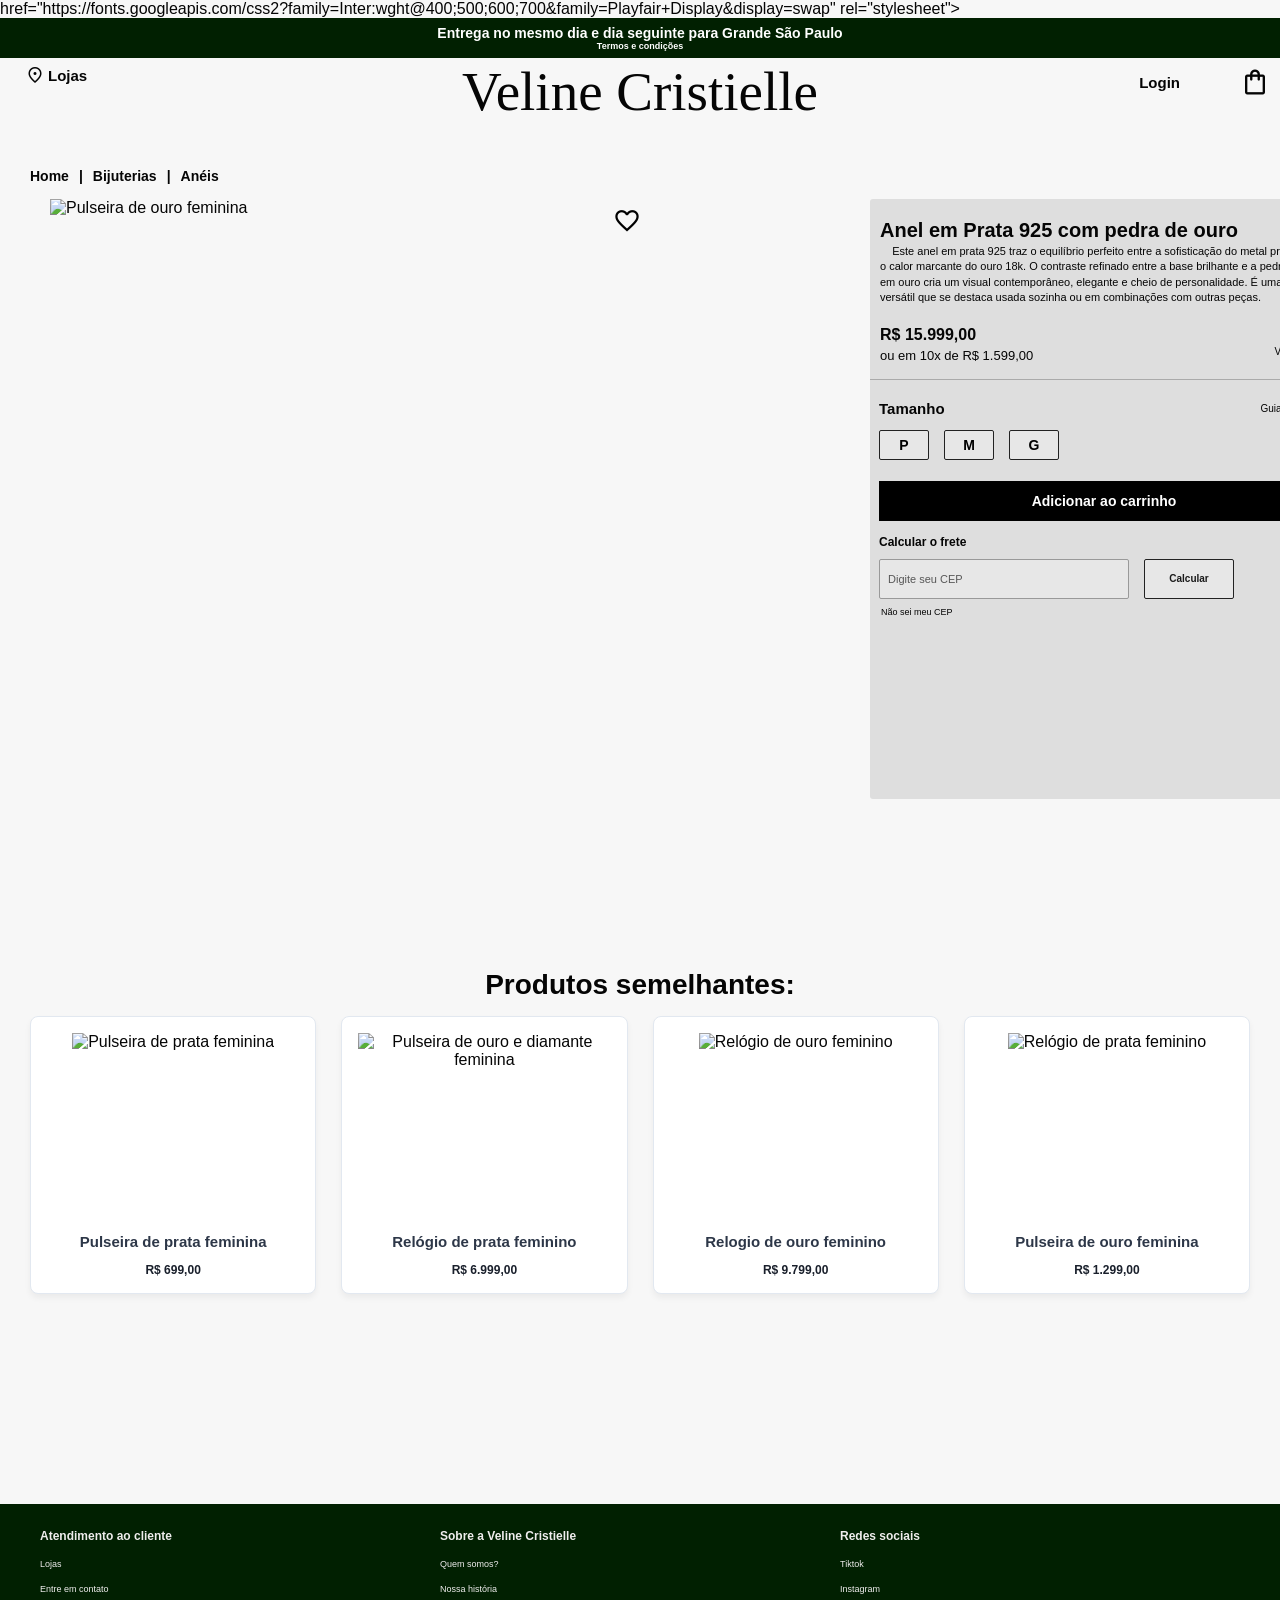
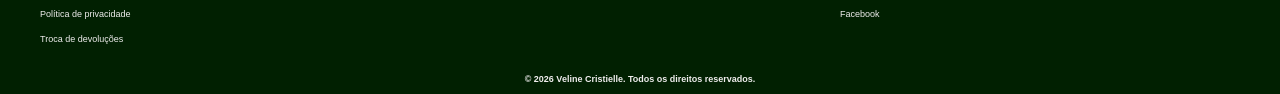
==== anel.html @ eabf36a1 "Update anel.html" ====
<!DOCTYPE html>
<html lang="pt-br">

<head>
    <meta charset="UTF-8">
    <meta name="viewport" content="width=device-width, initial-scale=1.0">
    <title>Veline Cristielle</title>
    <link rel="preconnect" href="https://fonts.googleapis.com">
    <link rel="preconnect" href="https://fonts.gstatic.com" crossorigin>
    <link rel="icon" href="imagem/Logo.png" type="image/x-icon">
        href="https://fonts.googleapis.com/css2?family=Inter:wght@400;500;600;700&family=Playfair+Display&display=swap"
        rel="stylesheet">
    <link rel="stylesheet"
        href="https://fonts.googleapis.com/css2?family=Material+Symbols+Outlined:opsz,wght,FILL,GRAD@20..48,100..700,0..1,-50..200">
    <link rel="stylesheet" href="anel.css">
</head>

<body>

    <div class="aviso">
        <p>Entrega no mesmo dia e dia seguinte para Grande São Paulo</p>
        <p class="termos">Termos e condições</p>
    </div>

    <header>
        <div class="topo">
            <a href="https://maps.app.goo.gl/ygCSJ8SbrZ6HnTbb7" class="lojas">
                <span class="material-symbols-outlined">location_on</span>
                Lojas
            </a>

            <h1><a href="index.html">Veline Cristielle</a></h1>

            <div class="usuario">
                <a href="login.html" class="login">Login</a>
                <a href="bolsa.html" class="sacola">
                    <span class="material-symbols-outlined">shopping_bag</span>
                </a>
            </div>
        </div>
    </header>

    <main>

        <nav class="caminho">
            <a href="index.html">Home</a>
            <span>|</span>
            <a href="#">Bijuterias</a>
            <span>|</span>
            <a href="#">Anéis</a>
        </nav>

        <section class="produto">

            <div class="miniaturas">
                <button class="miniatura ativa">
                    <img src="imagem/aneldeouro1.webp" alt="Anel de prata com pedra de ouro">
                </button>
                <button class="miniatura">
                    <img src="imagem/aneldeouro2.webp" alt="Anel de prata">
                </button>
                <button class="miniatura">
                    <img src="imagem/aneldeouro3.png" alt="Detalhe da pedra de ouro">
                </button>
            </div>

            <div class="imagem-produto">
                <button class="favorito">
                    <span class="material-symbols-outlined">favorite</span>
                </button>
                <img src="imagem/aneldeouro1.webp" alt="Pulseira de ouro feminina">
            </div>

            <div class="informacoes">
                <div class="descricao">
                    <h2>Anel em Prata 925 com pedra de ouro</h2>
                    <p> &nbsp;&nbsp;&nbsp; Este anel em prata 925 traz o equilíbrio perfeito entre a sofisticação do metal prateado e o calor marcante do ouro 18k. O contraste refinado entre a base brilhante e a pedra/detalhe em ouro cria um visual contemporâneo, elegante e cheio de personalidade. É uma joia versátil que se destaca usada sozinha ou em combinações com outras peças.</p>
                </div>

                <div class="preco">
                    <strong>R$ 15.999,00</strong>
                    <span>ou em 10x de R$ 1.599,00</span>
                    <a href="#">Ver parcelas</a>
                </div>

                <div class="tamanho">
                    <div class="titulo-tamanho">
                        <strong>Tamanho</strong>
                        <a href="#">Guia de medida</a>
                    </div>
                    <div class="opcoes-tamanho">
                        <button>P</button>
                        <button>M</button>
                        <button>G</button>
                    </div>
                </div>

                <button class="carrinho"><a href="bolsa.html" id="colocarcarrinho">Adicionar ao carrinho</a></button>

                <div class="frete">
                    <h3>Calcular o frete</h3>
                    <div class="calculo">
                        <input type="number" placeholder="Digite seu CEP">
                        <button>Calcular</button>
                    </div>
                    <a href="https://buscacepinter.correios.com.br/app/endereco/index.php">Não sei meu CEP</a>
                </div>
            </div>

        </section>

        <section class="outros-produtos">
            <h2 class="semelhantes">Produtos semelhantes:</h2>

            <div class="bandeja">
                <div class="card-produto">
                    <img src="imagem/deprata.webp" alt="Pulseira de prata feminina">
                    <h3>Pulseira de prata feminina</h3>
                    <strong>R$ 699,00</strong>
                </div>

                <div class="card-produto">
                    <img src="imagem/Relogiodeprata.jpg" alt="Pulseira de ouro e diamante feminina">
                    <h3>Relógio de prata feminino</h3>
                    <strong>R$ 6.999,00</strong>
                </div>

                <div class="card-produto">
                    <img src="imagem/Relogiodeouro.jpg" alt="Relógio de ouro feminino">
                    <h3>Relogio de ouro feminino</h3>
                    <strong>R$ 9.799,00</strong>
                </div>

                <div class="card-produto">
                    <img src="imagem/pulsera.webp" alt="Relógio de prata feminino">
                    <h3>Pulseira de ouro feminina</h3>
                    <strong>R$ 1.299,00</strong>
                </div>
            </div>
        </section>

    </main>

    <footer>
        <div class="footer-conteudo">
            <div class="footer-coluna">
                <h3>Atendimento ao cliente</h3>
                <a href="https://maps.app.goo.gl/ygCSJ8SbrZ6HnTbb7">Lojas</a>
                <a href="#">Entre em contato</a>
                <a href="#">Política de privacidade</a>
                <a href="#">Troca de devoluções</a>
            </div>

            <div class="footer-coluna">
                <h3>Sobre a Veline Cristielle</h3>
                <a href="#">Quem somos?</a>
                <a href="#">Nossa história</a>
            </div>

            <div class="footer-coluna">
                <h3>Redes sociais</h3>
                <a href="#">Tiktok</a>
                <a href="#">Instagram</a>
                <a href="#">Facebook</a>
            </div>
        </div>

        <div class="direitos">
            © 2026 Veline Cristielle. Todos os direitos reservados.
        </div>
    </footer>

</body>

</html>
---- anel.css ----
* {
    margin: 0;
    padding: 0;
    box-sizing: border-box;
}

body {
    background-color: #f7f7f7;
    color: #050505;
    font-family: "Inter", sans-serif;
}

a {
    text-decoration: none;
    color: inherit;  /* Mantém a cor do texto ao remover o sublinhado */
}

.aviso {
    height: 40px;
    flex-direction: column;
    background-color: #012001;
    color: white;
    position: relative;
    display: flex;
    align-items: center;
    justify-content: center;
    font-size: 14px;
    font-weight: 600;
}

.aviso p {
    top: 5px;
}

.termos {
    top: 50px;
    font-size: 9px;
    cursor: pointer;
}

.termos:hover {
    text-decoration: underline;
}

header {
    background-color: #f7f7f7;
}

.topo {
    height: 105px;
    position: relative;
    display: flex;
    align-items: flex-start;
    justify-content: center;
}

.topo h1 {
    font-family: "Playfair Display", serif;
    font-size: 55px;
    font-weight: 300;
    margin-top: 2px;
}

.lojas {
    position: absolute;
    left: 25px;
    top: 7px;
    display: flex;
    align-items: center;
    gap: 3px;
    font-size: 15px;
    font-weight: 700;
}

.lojas .material-symbols-outlined {
    font-size: 20px;
}

.usuario {
    position: absolute;
    right: 10px;
    top: 9px;
    display: flex;
    align-items: center;
    gap: 60px;
}

.login {
    font-size: 15px;
    font-weight: 700;
}

.sacola {
    display: flex;
    align-items: center;
}

.sacola .material-symbols-outlined {
    font-size: 30px;
}

main {
    padding: 0 30px 60px;
}

.caminho {
    display: flex;
    align-items: center;
    gap: 10px;
    margin-top: 5px;
    margin-bottom: 15px;
    font-size: 14px;
    font-weight: 800;
}

.caminho a:hover {
    text-decoration: underline;
}

.produto {
    display: grid;
    grid-template-columns: 120px 800px 500px;
    gap: 20px;
    justify-content: center;
    margin-bottom: 60px;
}

.miniaturas {
    display: flex;
    flex-direction: column;
    gap: 30px;
}

.miniatura {
    width: 80px;
    height: 80px;
    border: none;
    background-color: white;
    cursor: pointer;
    overflow: hidden;
    border-radius: 5px;
    transition: 0.5s;
}

.miniatura:hover{
    transform: scale(1.1);
}

.miniatura img {
    width: 100%;
    height: 100%;
}

.miniatura.ativa {
    border: 1px solid #000;
}

.miniatura.ativa:hover{
    transform: scale(1.0);
}

.imagem-produto {
    width: 100%;
    max-width: 600px;
    height: 600px;
    position: relative;
    display: flex;
    align-items: center;
    justify-content: center;
    border-radius: 3px;
}

.imagem-produto img {
    width: 100%;
    height: 100%;
}

.favorito {
    position: absolute;
    right: 9px;
    top: 8px;
    z-index: 2;
    border: none;
    background: transparent;
    cursor: pointer;
}

.favorito .material-symbols-outlined {
    font-size: 28px;
}

.informacoes {
    width: 470px;
    background-color: #dedede;
    height: 600px;
    border-radius: 3px;
}

.descricao {
    padding: 20px 10px 20px;
}

.descricao h2 {
    font-size: 20px;
    font-weight: 800;
    margin-bottom: 2px;
}

.descricao p {
    font-size: 11px;
    line-height: 1.4;
}

.preco {
    position: relative;
    border-bottom: 1px solid #aaa;
    padding: 0 10px 15px;
}

.preco strong {
    display: block;
    font-size: 16px;
    font-weight: 900;
    margin-bottom: 2px;
}

.preco span {
    font-size: 13px;
}

.preco a {
    position: absolute;
    right: 10px;
    font-size: 10px;
}

.tamanho {
    padding: 20px 9px 15px;
}

.titulo-tamanho {
    display: flex;
    justify-content: space-between;
    align-items: center;
    margin-bottom: 13px;
}

.titulo-tamanho strong {
    font-size: 15px;
}

.titulo-tamanho a {
    font-size: 10px;
}

.opcoes-tamanho {
    display: flex;
    gap: 15px;
}

.opcoes-tamanho button {
    width: 50px;
    height: 30px;
    background-color: #e7e7e7;
    border: 1px solid #222;
    font-size: 14px;
    font-weight: 600;
    cursor: pointer;
    border-radius: 2px;
    transition: 0.5s;
}

.opcoes-tamanho button:hover {
    background-color: #d7d6d6;
    transform: scale(1.03);
}

.carrinho {
    width: 450px;
    height: 40px;
    margin: 6px 9px 14px;
    background-color: #000;
    color: white;
    border: none;
    font-size: 14px;
    font-weight: 700;
    cursor: pointer;
    transition: 0.5s;
}

.carrinho:hover {
    transform: scale(1.04);
}

.frete {
    padding: 0 9px;
}

.frete h3 {
    font-size: 12px;
    margin-bottom: 10px;
}

.calculo {
    display: flex;
    gap: 15px;
}

.calculo input {
    width: 250px;
    height: 40px;
    background-color: #e7e7e7;
    border: 1px solid #999;
    padding: 0 8px;
    font-family: "Inter", sans-serif;
    font-size: 11px;
    border-radius: 2px;
}

.calculo input::placeholder {
    color: #575757;
}

.calculo button {
    width: 90px;
    height: 40px;
    background-color: #e7e7e7;
    border: 1px solid #222;
    font-size: 10px;
    font-weight: 700;
    cursor: pointer;
    color: #1a1a1a;
    border-radius: 2px;
    transition: 0.5s;
}

.calculo button:hover {
    background-color: #d7d6d6;
    transform: scale(1.04);
}

.frete a {
    display: block;
    margin-left: 2px;
    margin-top: 8px;
    font-size: 9px;
}

.outros-produtos {
    margin-top: 170px;
    margin-bottom: 150px;
}

.semelhantes {
    margin-bottom: 15px;
    font-size: 28px;
    display: flex;
    font-weight: 900;
    justify-content: center;
}

.bandeja {
    display: flex;
    justify-content: center; 
    gap: 25px;
    margin-bottom: 80px;
    margin-top: 15px;
}

.card-produto {
    width: 500px;
    border: 1px solid #e2e8f0;
    border-radius: 8px;
    padding: 16px;
    text-align: center;
    background-color: #ffffff;
    box-shadow: 0 4px 6px rgba(0, 0, 0, 0.05);
    display: flex;
    flex-direction: column;
    justify-content: space-between;
    align-items: center;
    transition: 0.7s;
    cursor: pointer;
}

.card-produto:hover {
    box-shadow: 0 6px 12px rgba(0, 0, 0, 0.1);
    transform: scale(1.05);
}

.card-produto img {
    max-width: 100%;
    height: 180px;
    margin-bottom: 12px;
}

.card-produto h3 {
    font-size: 15px;
    color: #2d3748;
    margin: 8px 0;
}

.card-produto strong {
    font-size: 12px;
    color: #1a202c;
    margin-top: 5px;
}

footer {
    background-color: #012001;
}

.footer-conteudo {
    min-height: 136px;
    display: grid;
    grid-template-columns: repeat(3, 1fr);
    padding: 25px 40px 10px;
}

.footer-coluna {
    display: flex;
    flex-direction: column;
    gap: 15px;
}

.footer-coluna h3 {
    color: #efeded;
    font-size: 12px;
    font-weight: 800;
    margin-bottom: 1px;
}

.footer-coluna a {
    font-size: 9px;
    color: #efeded;
    width: fit-content;
}

.footer-coluna a:hover {
    text-decoration: underline;
}

.direitos {
    color: #efeded;
    margin-top: 10px;
    height: 30px;
    display: flex;
    align-items: center;
    justify-content: center;
    font-size: 9px;
    font-weight: 700;
}
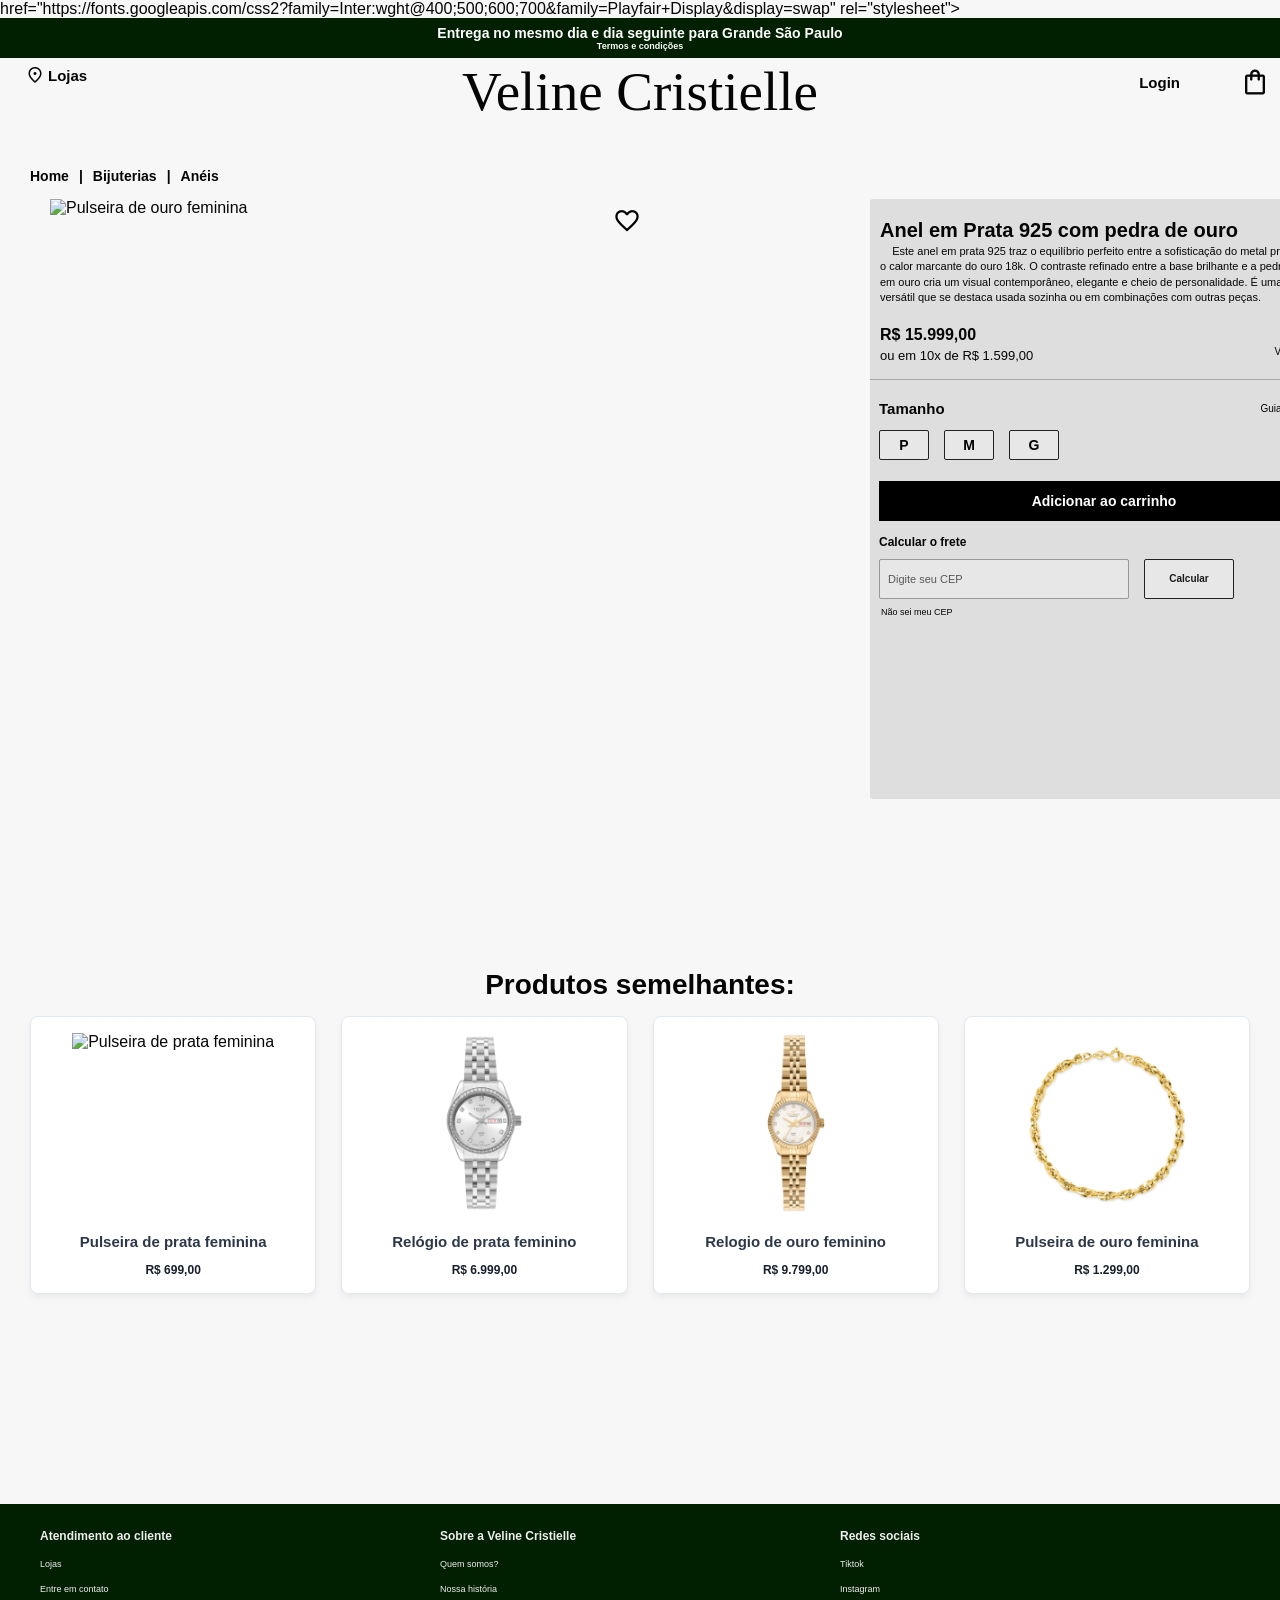
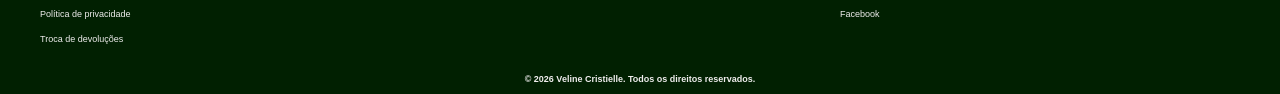
==== commit f1a3e706: "Update anel.html" ====
--- a/anel.html
+++ b/anel.html
@@ -54,13 +54,13 @@
 
             <div class="miniaturas">
                 <button class="miniatura ativa">
-                    <img src="imagem/aneldeouro1.webp" alt="Anel de prata com pedra de ouro">
+                    <img src="Imagem/aneldeouro1.webp" alt="Anel de prata com pedra de ouro">
                 </button>
                 <button class="miniatura">
-                    <img src="imagem/aneldeouro2.webp" alt="Anel de prata">
+                    <img src="Imagem/aneldeouro2.webp" alt="Anel de prata">
                 </button>
                 <button class="miniatura">
-                    <img src="imagem/aneldeouro3.png" alt="Detalhe da pedra de ouro">
+                    <img src="Imagem/aneldeouro3.png" alt="Detalhe da pedra de ouro">
                 </button>
             </div>
 
@@ -120,19 +120,19 @@
                 </div>
 
                 <div class="card-produto">
-                    <img src="imagem/Relogiodeprata.jpg" alt="Pulseira de ouro e diamante feminina">
+                    <img src="Imagem2/Relogiodeprata.jpg" alt="Pulseira de ouro e diamante feminina">
                     <h3>Relógio de prata feminino</h3>
                     <strong>R$ 6.999,00</strong>
                 </div>
 
                 <div class="card-produto">
-                    <img src="imagem/Relogiodeouro.jpg" alt="Relógio de ouro feminino">
+                    <img src="Imagem2/Relogiodeouro.jpg" alt="Relógio de ouro feminino">
                     <h3>Relogio de ouro feminino</h3>
                     <strong>R$ 9.799,00</strong>
                 </div>
 
                 <div class="card-produto">
-                    <img src="imagem/pulsera.webp" alt="Relógio de prata feminino">
+                    <img src="Imagem2/pulsera.webp" alt="Relógio de prata feminino">
                     <h3>Pulseira de ouro feminina</h3>
                     <strong>R$ 1.299,00</strong>
                 </div>
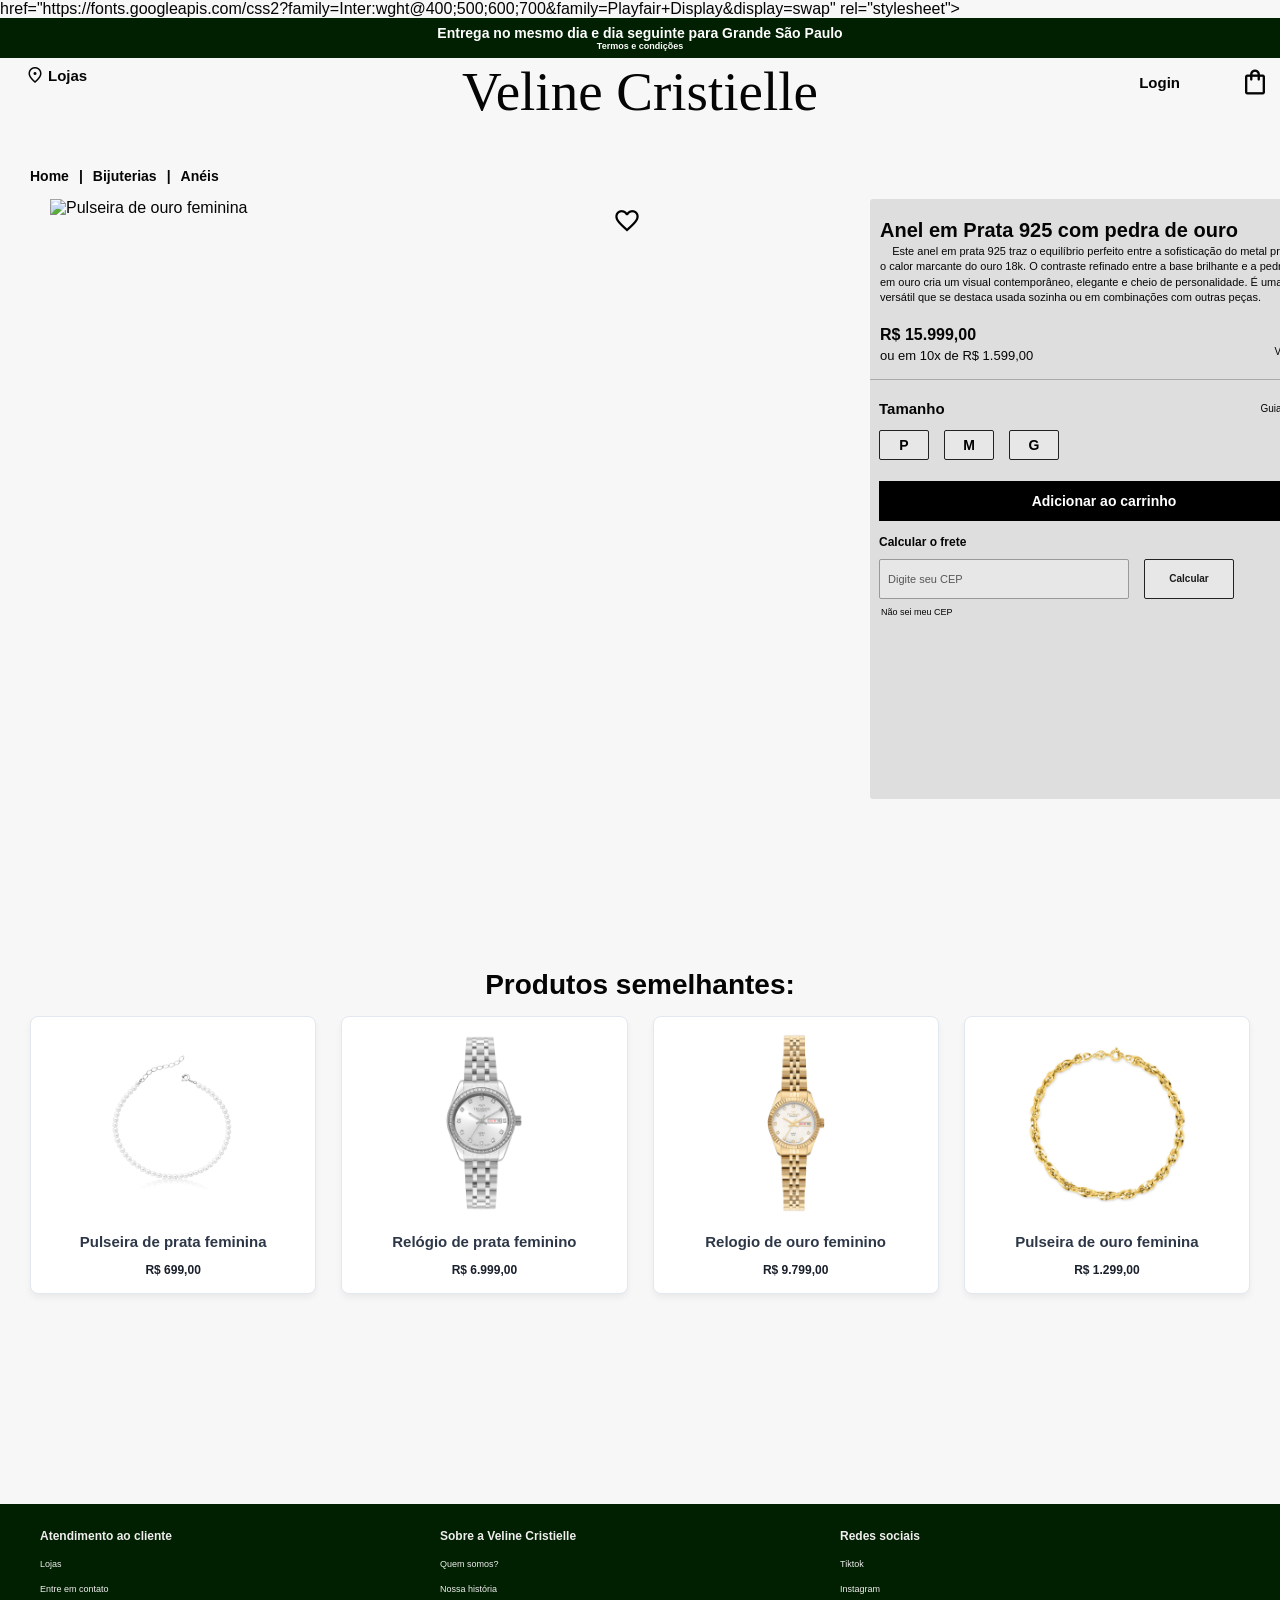
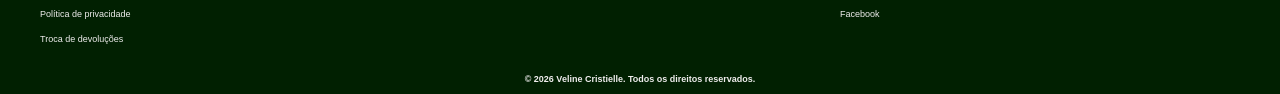
==== commit f3d4f6eb: "Update anel.html" ====
--- a/anel.html
+++ b/anel.html
@@ -54,13 +54,13 @@
 
             <div class="miniaturas">
                 <button class="miniatura ativa">
-                    <img src="Imagem/aneldeouro1.webp" alt="Anel de prata com pedra de ouro">
+                    <img src="Imagem1/aneldeouro1.webp" alt="Anel de prata com pedra de ouro">
                 </button>
                 <button class="miniatura">
-                    <img src="Imagem/aneldeouro2.webp" alt="Anel de prata">
+                    <img src="Imagem1/aneldeouro2.webp" alt="Anel de prata">
                 </button>
                 <button class="miniatura">
-                    <img src="Imagem/aneldeouro3.png" alt="Detalhe da pedra de ouro">
+                    <img src="Imagem1/aneldeouro3.png" alt="Detalhe da pedra de ouro">
                 </button>
             </div>
 
@@ -68,7 +68,7 @@
                 <button class="favorito">
                     <span class="material-symbols-outlined">favorite</span>
                 </button>
-                <img src="imagem/aneldeouro1.webp" alt="Pulseira de ouro feminina">
+                <img src="Imagem1/aneldeouro1.webp" alt="Pulseira de ouro feminina">
             </div>
 
             <div class="informacoes">
@@ -114,7 +114,7 @@
 
             <div class="bandeja">
                 <div class="card-produto">
-                    <img src="imagem/deprata.webp" alt="Pulseira de prata feminina">
+                    <img src="Imagem/deprata.webp" alt="Pulseira de prata feminina">
                     <h3>Pulseira de prata feminina</h3>
                     <strong>R$ 699,00</strong>
                 </div>
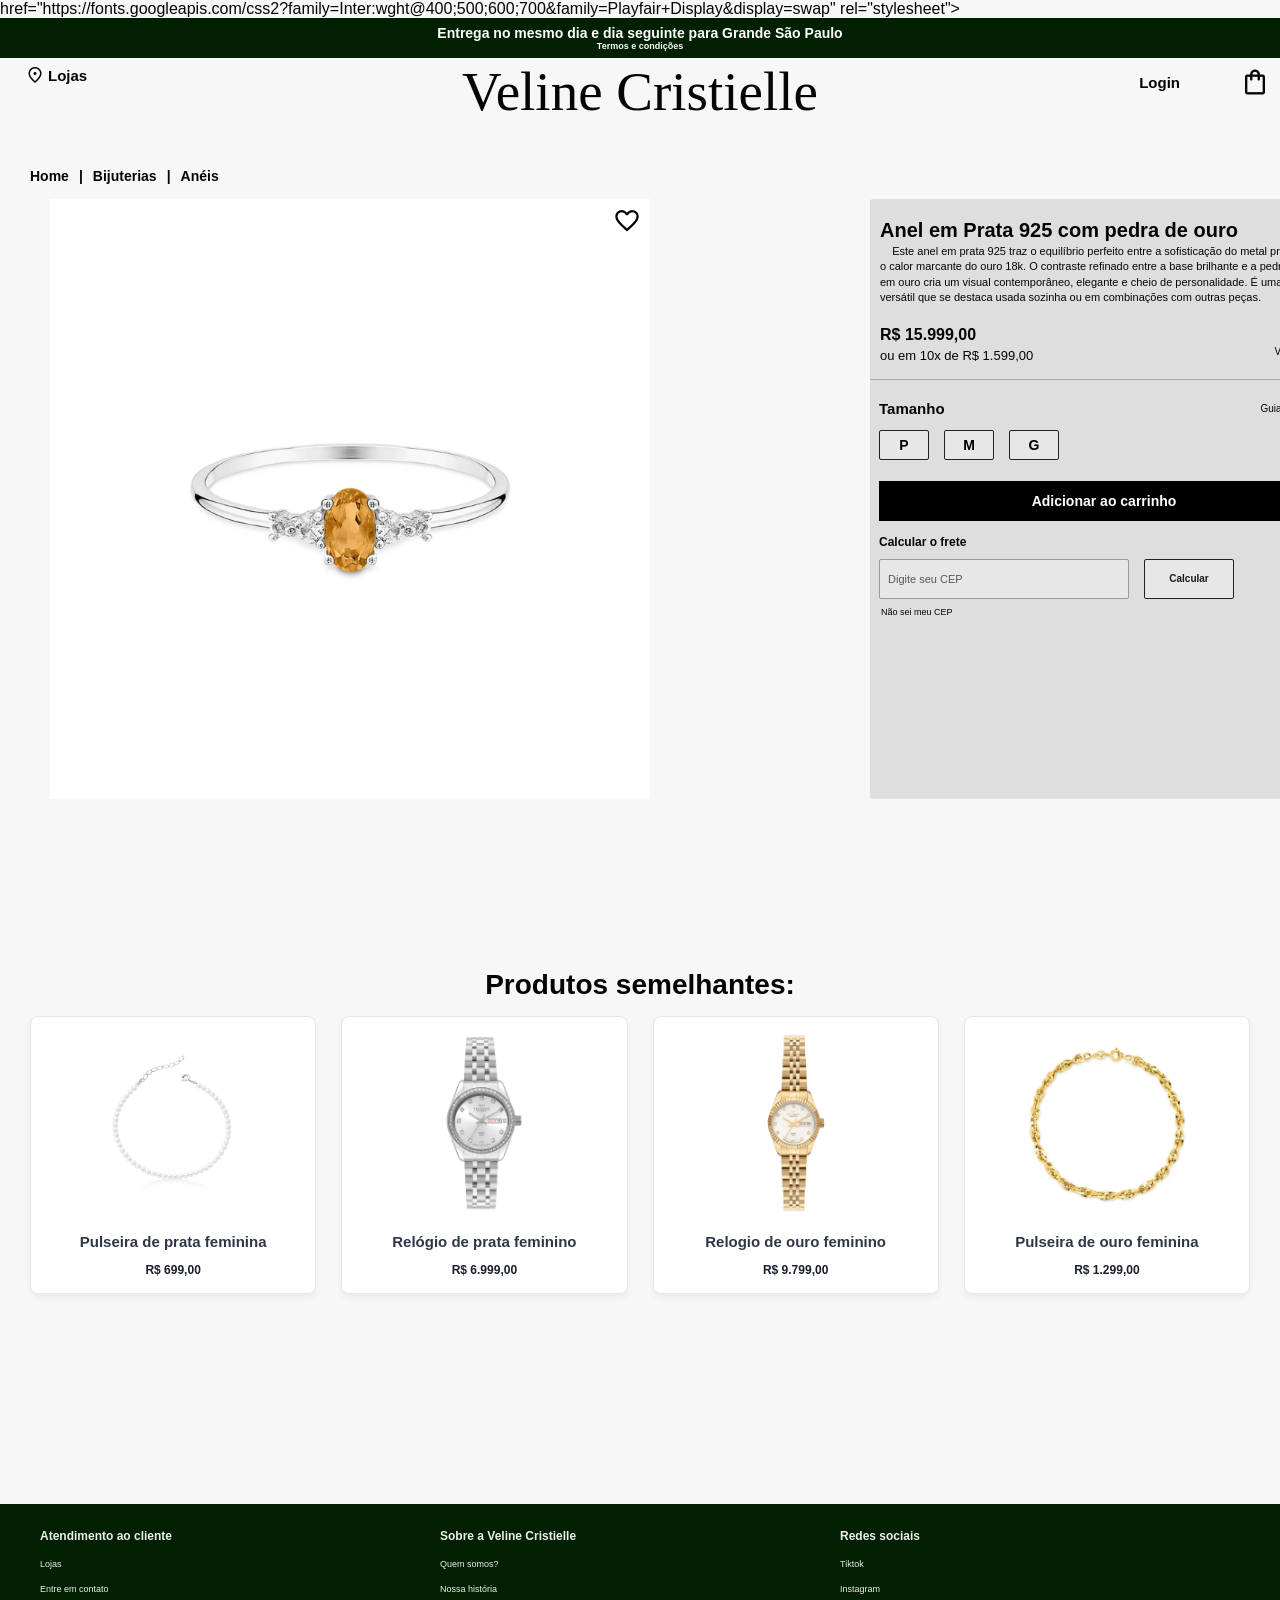
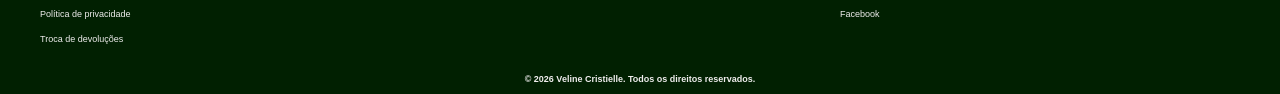
==== commit 716df397: "Update anel.html" ====
--- a/anel.html
+++ b/anel.html
@@ -54,10 +54,10 @@
 
             <div class="miniaturas">
                 <button class="miniatura ativa">
-                    <img src="Imagem1/aneldeouro1.webp" alt="Anel de prata com pedra de ouro">
+                    <img src="Imagem/aneldeouro1.webp" alt="Anel de prata com pedra de ouro">
                 </button>
                 <button class="miniatura">
-                    <img src="Imagem1/aneldeouro2.webp" alt="Anel de prata">
+                    <img src="Imagem/aneldeouro2.webp" alt="Anel de prata">
                 </button>
                 <button class="miniatura">
                     <img src="Imagem1/aneldeouro3.png" alt="Detalhe da pedra de ouro">
@@ -68,7 +68,7 @@
                 <button class="favorito">
                     <span class="material-symbols-outlined">favorite</span>
                 </button>
-                <img src="Imagem1/aneldeouro1.webp" alt="Pulseira de ouro feminina">
+                <img src="Imagem/aneldeouro1.webp" alt="Pulseira de ouro feminina">
             </div>
 
             <div class="informacoes">
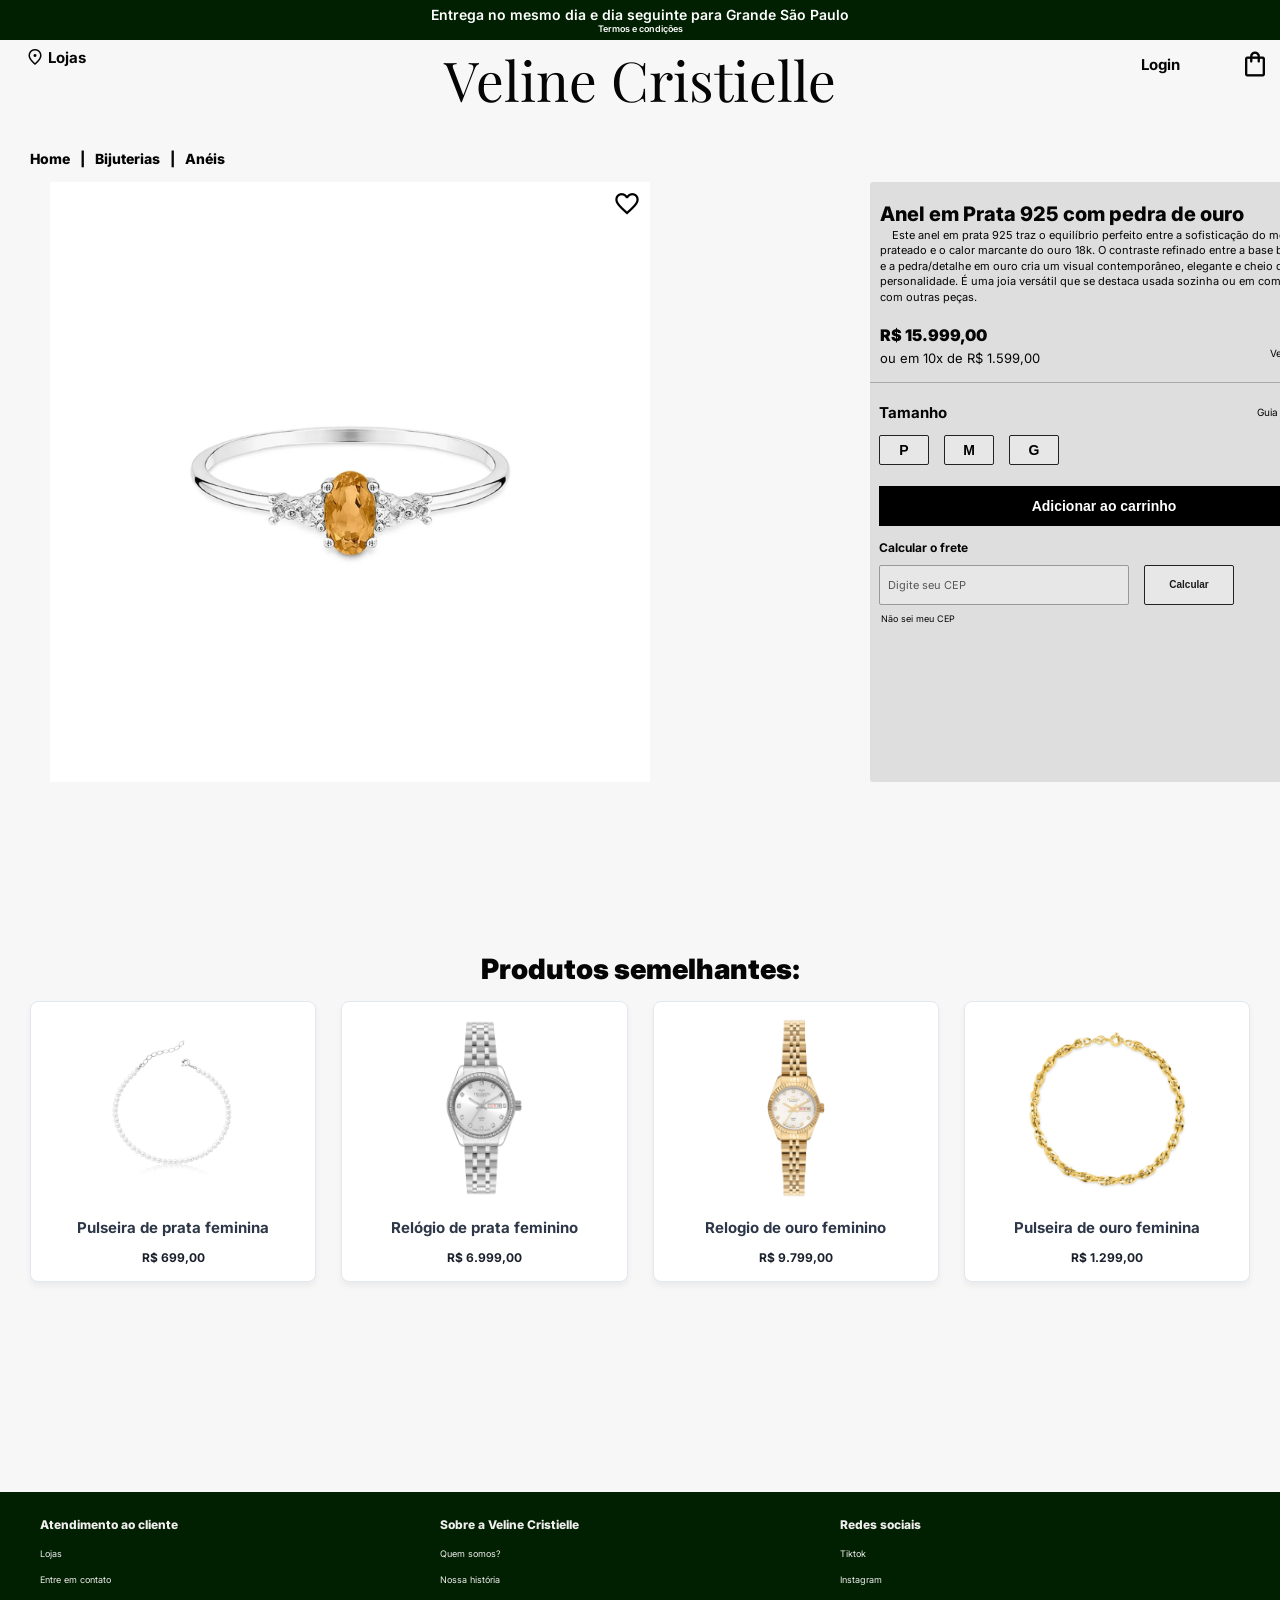
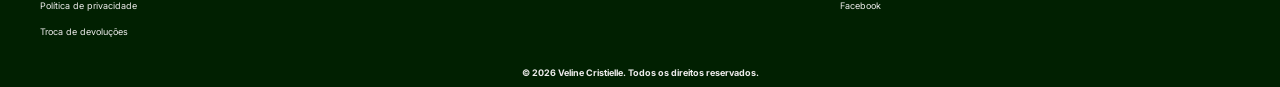
==== commit b645cb65: "Update anel.html" ====
--- a/anel.html
+++ b/anel.html
@@ -8,8 +8,7 @@
     <link rel="preconnect" href="https://fonts.googleapis.com">
     <link rel="preconnect" href="https://fonts.gstatic.com" crossorigin>
     <link rel="icon" href="imagem/Logo.png" type="image/x-icon">
-        href="https://fonts.googleapis.com/css2?family=Inter:wght@400;500;600;700&family=Playfair+Display&display=swap"
-        rel="stylesheet">
+<link href="https://fonts.googleapis.com/css2?family=Inter:wght@400;500;600;700&family=Playfair+Display&display=swap" rel="stylesheet">
     <link rel="stylesheet"
         href="https://fonts.googleapis.com/css2?family=Material+Symbols+Outlined:opsz,wght,FILL,GRAD@20..48,100..700,0..1,-50..200">
     <link rel="stylesheet" href="anel.css">
@@ -60,7 +59,7 @@
                     <img src="Imagem/aneldeouro2.webp" alt="Anel de prata">
                 </button>
                 <button class="miniatura">
-                    <img src="Imagem1/aneldeouro3.png" alt="Detalhe da pedra de ouro">
+                    <img src="Imagem/aneldeouro3.png" alt="Detalhe da pedra de ouro">
                 </button>
             </div>
 
